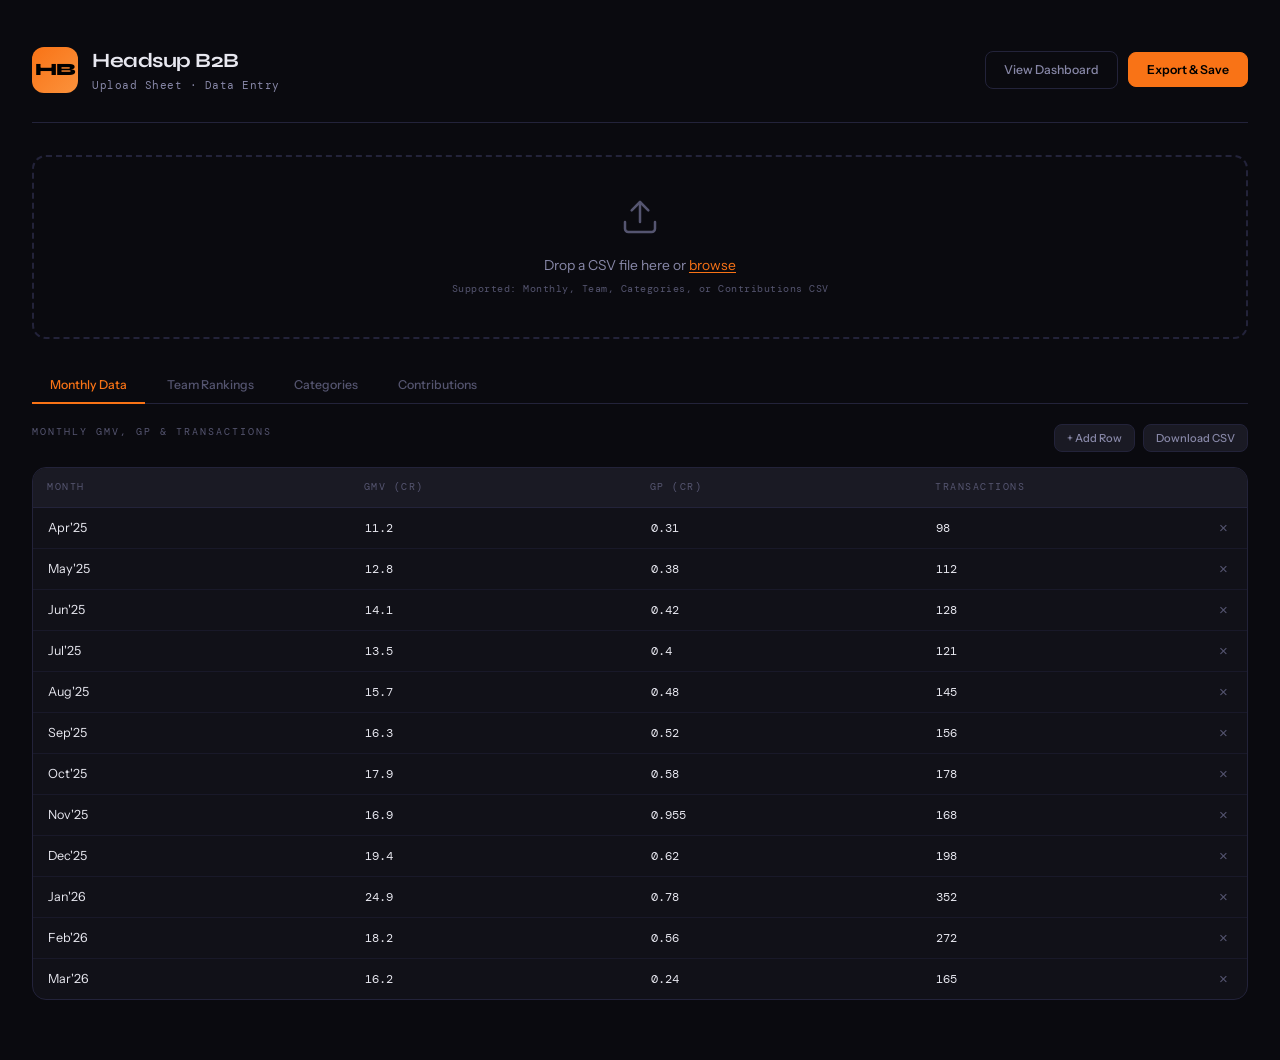
==== upload.html @ 49137f21 "Add upload sheet for data entry and CSV import Editable tables for all four data sections (monthly, " ====
<!DOCTYPE html>
<html lang="en">
<head>
  <meta charset="UTF-8" />
  <meta name="viewport" content="width=device-width, initial-scale=1.0" />
  <title>Headsup B2B — Upload Sheet</title>
  <link rel="preconnect" href="https://fonts.googleapis.com" />
  <link rel="preconnect" href="https://fonts.gstatic.com" crossorigin />
  <link href="https://fonts.googleapis.com/css2?family=Syne:wght@400;600;700;800&family=DM+Mono:wght@300;400;500&family=Instrument+Sans:wght@400;500;600&display=swap" rel="stylesheet" />
  <link rel="stylesheet" href="css/style.css" />
  <link rel="stylesheet" href="css/upload.css" />
</head>
<body>

  <div class="wrapper">

    <!-- HEADER -->
    <header>
      <div class="brand">
        <div class="brand-mark">HB</div>
        <div class="brand-text">
          <div class="brand-name">Headsup B2B</div>
          <div class="brand-sub">Upload Sheet · Data Entry</div>
        </div>
      </div>
      <div class="header-actions">
        <a href="index.html" class="btn btn-ghost">View Dashboard</a>
        <button class="btn btn-primary" id="btnExport">Export &amp; Save</button>
      </div>
    </header>

    <!-- UPLOAD ZONE -->
    <div class="upload-zone" id="uploadZone">
      <div class="upload-icon">
        <svg width="40" height="40" viewBox="0 0 24 24" fill="none" stroke="currentColor" stroke-width="1.5" stroke-linecap="round" stroke-linejoin="round">
          <path d="M21 15v4a2 2 0 0 1-2 2H5a2 2 0 0 1-2-2v-4"/>
          <polyline points="17 8 12 3 7 8"/>
          <line x1="12" y1="3" x2="12" y2="15"/>
        </svg>
      </div>
      <div class="upload-text">Drop a CSV file here or <label for="fileInput" class="upload-link">browse</label></div>
      <div class="upload-hint">Supported: Monthly, Team, Categories, or Contributions CSV</div>
      <input type="file" id="fileInput" accept=".csv" hidden />
    </div>

    <!-- TAB NAV -->
    <div class="tab-nav">
      <button class="tab active" data-tab="monthly">Monthly Data</button>
      <button class="tab" data-tab="team">Team Rankings</button>
      <button class="tab" data-tab="categories">Categories</button>
      <button class="tab" data-tab="contributions">Contributions</button>
    </div>

    <!-- MONTHLY TABLE -->
    <div class="tab-panel active" id="panel-monthly">
      <div class="panel-header">
        <div class="section-label">Monthly GMV, GP &amp; Transactions</div>
        <div class="panel-actions">
          <button class="btn btn-sm" id="addMonthRow">+ Add Row</button>
          <button class="btn btn-sm btn-ghost" id="dlMonthly">Download CSV</button>
        </div>
      </div>
      <div class="table-wrap">
        <table class="upload-table" id="tblMonthly">
          <thead>
            <tr>
              <th>Month</th>
              <th>GMV (Cr)</th>
              <th>GP (Cr)</th>
              <th>Transactions</th>
              <th></th>
            </tr>
          </thead>
          <tbody></tbody>
        </table>
      </div>
    </div>

    <!-- TEAM TABLE -->
    <div class="tab-panel" id="panel-team">
      <div class="panel-header">
        <div class="section-label">Team GP Contribution (Lakhs)</div>
        <div class="panel-actions">
          <button class="btn btn-sm" id="addTeamRow">+ Add Row</button>
          <button class="btn btn-sm btn-ghost" id="dlTeam">Download CSV</button>
        </div>
      </div>
      <div class="table-wrap">
        <table class="upload-table" id="tblTeam">
          <thead>
            <tr>
              <th>Name</th>
              <th>GP (Lakhs)</th>
              <th></th>
            </tr>
          </thead>
          <tbody></tbody>
        </table>
      </div>
    </div>

    <!-- CATEGORIES TABLE -->
    <div class="tab-panel" id="panel-categories">
      <div class="panel-header">
        <div class="section-label">Category Performance</div>
        <div class="panel-actions">
          <button class="btn btn-sm" id="addCatRow">+ Add Row</button>
          <button class="btn btn-sm btn-ghost" id="dlCategories">Download CSV</button>
        </div>
      </div>
      <div class="table-wrap">
        <table class="upload-table" id="tblCategories">
          <thead>
            <tr>
              <th>Category</th>
              <th>GMV (Cr)</th>
              <th>GP (Cr)</th>
              <th>Margin %</th>
              <th></th>
            </tr>
          </thead>
          <tbody></tbody>
        </table>
      </div>
    </div>

    <!-- CONTRIBUTIONS TABLE -->
    <div class="tab-panel" id="panel-contributions">
      <div class="panel-header">
        <div class="section-label">Contribution Breakdown (Lakhs) — Top 5</div>
        <div class="panel-actions">
          <button class="btn btn-sm" id="addContribRow">+ Add Row</button>
          <button class="btn btn-sm btn-ghost" id="dlContributions">Download CSV</button>
        </div>
      </div>
      <div class="table-wrap">
        <table class="upload-table" id="tblContributions">
          <thead>
            <tr>
              <th>Name</th>
              <th>Total</th>
              <th>Sales (30%)</th>
              <th>Procurement (30%)</th>
              <th>Others (30%)</th>
              <th>Sales Ops (10%)</th>
              <th></th>
            </tr>
          </thead>
          <tbody></tbody>
        </table>
      </div>
    </div>

    <!-- STATUS BAR -->
    <div class="status-bar" id="statusBar"></div>

  </div>

  <script src="data/scorecard.js"></script>
  <script src="js/upload.js"></script>
</body>
</html>
---- css/style.css ----
/* ===== TOKENS ===== */
:root {
  --bg: #0a0a0f;
  --surface: #111118;
  --surface2: #1a1a24;
  --border: #23233a;
  --text: #e8e8f0;
  --text-dim: #8888a8;
  --text-muted: #555570;
  --orange: #f97316;
  --orange-glow: rgba(249, 115, 22, 0.15);
  --teal: #14b8a6;
  --teal-glow: rgba(20, 184, 166, 0.12);
  --gold: #eab308;
  --red: #ef4444;
  --purple: #8b5cf6;
  --radius: 14px;
  --radius-sm: 8px;
  --font-display: 'Syne', sans-serif;
  --font-mono: 'DM Mono', monospace;
  --font-body: 'Instrument Sans', sans-serif;
}

/* ===== RESET ===== */
*, *::before, *::after { box-sizing: border-box; margin: 0; padding: 0; }
html { font-size: 15px; -webkit-font-smoothing: antialiased; }
body {
  font-family: var(--font-body);
  background: var(--bg);
  color: var(--text);
  min-height: 100vh;
  line-height: 1.5;
}

/* ===== WRAPPER ===== */
.wrapper {
  max-width: 1400px;
  margin: 0 auto;
  padding: 28px 32px 60px;
}

/* ===== HEADER ===== */
header {
  display: flex;
  align-items: center;
  justify-content: space-between;
  padding: 18px 0 28px;
  border-bottom: 1px solid var(--border);
  margin-bottom: 32px;
}
.brand { display: flex; align-items: center; gap: 14px; }
.brand-mark {
  width: 46px; height: 46px;
  background: linear-gradient(135deg, var(--orange), #fb923c);
  border-radius: 12px;
  display: grid; place-items: center;
  font-family: var(--font-display);
  font-weight: 800; font-size: 1.15rem;
  color: #000;
  letter-spacing: -0.5px;
}
.brand-name {
  font-family: var(--font-display);
  font-weight: 700; font-size: 1.35rem;
  letter-spacing: -0.5px;
}
.brand-sub {
  font-family: var(--font-mono);
  font-size: 0.72rem; color: var(--text-dim);
  letter-spacing: 0.5px; margin-top: 1px;
}
.header-meta { text-align: right; }
.header-fy {
  font-family: var(--font-display);
  font-weight: 700; font-size: 1.5rem;
  color: var(--orange);
}
.header-date {
  font-family: var(--font-mono);
  font-size: 0.68rem; color: var(--text-dim);
  letter-spacing: 1.2px; margin-top: 3px;
}

/* ===== SECTION LABEL ===== */
.section-label {
  font-family: var(--font-mono);
  font-size: 0.68rem;
  text-transform: uppercase;
  letter-spacing: 2px;
  color: var(--text-muted);
  margin-bottom: 14px;
}

/* ===== KPI GRID ===== */
.kpi-grid {
  display: grid;
  grid-template-columns: repeat(5, 1fr);
  gap: 14px;
  margin-bottom: 24px;
}
.kpi-card {
  background: var(--surface);
  border: 1px solid var(--border);
  border-radius: var(--radius);
  padding: 20px 18px;
  transition: border-color 0.2s, box-shadow 0.2s;
}
.kpi-card:hover {
  border-color: rgba(255,255,255,0.08);
  box-shadow: 0 0 20px rgba(0,0,0,0.3);
}
.kpi-card.accent {
  border-color: rgba(249, 115, 22, 0.3);
  background: linear-gradient(165deg, var(--surface) 60%, rgba(249,115,22,0.06));
}
.kpi-label {
  font-family: var(--font-mono);
  font-size: 0.68rem;
  text-transform: uppercase;
  letter-spacing: 1.5px;
  color: var(--text-dim);
  margin-bottom: 8px;
}
.kpi-value {
  font-family: var(--font-display);
  font-weight: 800;
  font-size: 2rem;
  line-height: 1.1;
  letter-spacing: -1px;
}
.kpi-value.orange { color: var(--orange); }
.kpi-value.teal { color: var(--teal); }
.kpi-unit {
  font-size: 0.9rem;
  font-weight: 600;
  margin-left: 3px;
  opacity: 0.7;
}
.kpi-sub {
  font-family: var(--font-mono);
  font-size: 0.7rem;
  color: var(--text-muted);
  margin-top: 6px;
}

/* ===== SUMMARY STRIP ===== */
.summary-strip {
  display: flex;
  gap: 0;
  background: var(--surface);
  border: 1px solid var(--border);
  border-radius: var(--radius);
  padding: 14px 0;
  margin-bottom: 28px;
  overflow-x: auto;
}
.strip-item {
  flex: 1;
  text-align: center;
  border-right: 1px solid var(--border);
  padding: 0 12px;
}
.strip-item:last-child { border-right: none; }
.strip-val {
  font-family: var(--font-display);
  font-weight: 700;
  font-size: 1.05rem;
  color: var(--text);
}
.strip-label {
  font-family: var(--font-mono);
  font-size: 0.62rem;
  color: var(--text-muted);
  letter-spacing: 0.5px;
  margin-top: 2px;
}

/* ===== CARDS ===== */
.card {
  background: var(--surface);
  border: 1px solid var(--border);
  border-radius: var(--radius);
  padding: 22px;
}
.card-title {
  font-family: var(--font-display);
  font-weight: 700;
  font-size: 1rem;
  margin-bottom: 18px;
  display: flex;
  align-items: center;
  gap: 10px;
}
.card-badge {
  font-family: var(--font-mono);
  font-size: 0.6rem;
  background: var(--surface2);
  border: 1px solid var(--border);
  padding: 3px 8px;
  border-radius: 20px;
  color: var(--text-dim);
  letter-spacing: 0.8px;
  text-transform: uppercase;
}
.chart-legend {
  margin-left: auto;
  display: flex; gap: 8px;
}
.legend-pill {
  font-family: var(--font-mono);
  font-size: 0.62rem;
  padding: 3px 10px;
  border-radius: 20px;
  letter-spacing: 0.5px;
}
.orange-pill { background: var(--orange-glow); color: var(--orange); }
.teal-pill { background: var(--teal-glow); color: var(--teal); }

/* ===== MAIN GRID ===== */
.main-grid {
  display: grid;
  grid-template-columns: 1.6fr 1fr;
  gap: 18px;
  margin-bottom: 18px;
}

/* ===== BAR CHART ===== */
.bar-chart {
  display: flex;
  align-items: flex-end;
  gap: 8px;
  height: 260px;
  padding-top: 10px;
}
.bar-group {
  flex: 1;
  display: flex;
  flex-direction: column;
  align-items: center;
  gap: 4px;
  height: 100%;
  justify-content: flex-end;
}
.bar-pair {
  display: flex;
  align-items: flex-end;
  gap: 3px;
  width: 100%;
  justify-content: center;
}
.bar {
  width: 16px;
  border-radius: 4px 4px 0 0;
  transition: height 0.6s cubic-bezier(0.22, 1, 0.36, 1);
  position: relative;
}
.bar.gmv { background: var(--orange); }
.bar.gp { background: var(--teal); }
.bar:hover { opacity: 0.85; }
.bar-label {
  font-family: var(--font-mono);
  font-size: 0.58rem;
  color: var(--text-muted);
  margin-top: 6px;
  letter-spacing: 0.5px;
}
.bar-val {
  font-family: var(--font-mono);
  font-size: 0.55rem;
  color: var(--text-dim);
  margin-bottom: 3px;
  white-space: nowrap;
}

/* ===== TEAM LIST ===== */
.team-list {
  display: flex;
  flex-direction: column;
  gap: 6px;
  max-height: 300px;
  overflow-y: auto;
}
.team-row {
  display: grid;
  grid-template-columns: 26px 1fr auto;
  align-items: center;
  gap: 10px;
  padding: 8px 10px;
  border-radius: var(--radius-sm);
  background: var(--surface2);
  transition: background 0.15s;
}
.team-row:hover { background: rgba(255,255,255,0.03); }
.team-rank {
  font-family: var(--font-mono);
  font-size: 0.72rem;
  color: var(--text-muted);
  text-align: center;
}
.team-rank.gold { color: var(--gold); font-weight: 500; }
.team-name {
  font-weight: 500;
  font-size: 0.88rem;
}
.team-gp {
  font-family: var(--font-mono);
  font-size: 0.78rem;
  color: var(--teal);
  text-align: right;
}

/* ===== BOTTOM GRID ===== */
.bottom-grid {
  display: grid;
  grid-template-columns: 1fr 1fr 1fr;
  gap: 18px;
}

/* ===== CATEGORY TABLE ===== */
.cat-table {
  width: 100%;
  border-collapse: collapse;
}
.cat-table tr { border-bottom: 1px solid var(--border); }
.cat-table tr:last-child { border-bottom: none; }
.cat-table td {
  padding: 9px 6px;
  font-size: 0.82rem;
}
.cat-table td:first-child {
  font-weight: 500;
}
.cat-table td:nth-child(2) {
  font-family: var(--font-mono);
  font-size: 0.76rem;
  color: var(--text-dim);
  text-align: right;
}
.cat-table td:nth-child(3) {
  font-family: var(--font-mono);
  font-size: 0.76rem;
  text-align: right;
  color: var(--teal);
}

/* ===== MARGIN BARS ===== */
.margin-row {
  display: flex;
  align-items: center;
  gap: 10px;
  margin-bottom: 10px;
}
.margin-cat {
  font-size: 0.78rem;
  width: 90px;
  flex-shrink: 0;
  text-align: right;
  color: var(--text-dim);
}
.margin-track {
  flex: 1;
  height: 22px;
  background: var(--surface2);
  border-radius: 4px;
  overflow: hidden;
  position: relative;
}
.margin-fill {
  height: 100%;
  border-radius: 4px;
  background: linear-gradient(90deg, var(--teal), #2dd4bf);
  transition: width 0.6s cubic-bezier(0.22, 1, 0.36, 1);
}
.margin-pct {
  font-family: var(--font-mono);
  font-size: 0.72rem;
  width: 50px;
  color: var(--teal);
}

/* ===== CONTRIBUTION BREAKDOWN ===== */
.contrib-row {
  margin-bottom: 14px;
}
.contrib-name {
  font-size: 0.82rem;
  font-weight: 500;
  margin-bottom: 5px;
  display: flex;
  justify-content: space-between;
}
.contrib-name span {
  font-family: var(--font-mono);
  font-size: 0.72rem;
  color: var(--text-dim);
}
.contrib-bar {
  height: 20px;
  display: flex;
  border-radius: 4px;
  overflow: hidden;
}
.contrib-seg { height: 100%; }
.contrib-legend {
  margin-top: 8px;
}
.contrib-legend-pills {
  display: flex;
  flex-wrap: wrap;
  gap: 14px;
  font-family: var(--font-mono);
  font-size: 0.64rem;
  color: var(--text-dim);
}
.contrib-legend-pills span { display: flex; align-items: center; gap: 5px; }
.dot {
  width: 8px; height: 8px;
  border-radius: 50%;
  display: inline-block;
}

/* ===== SCROLLBAR ===== */
::-webkit-scrollbar { width: 5px; }
::-webkit-scrollbar-track { background: transparent; }
::-webkit-scrollbar-thumb { background: var(--border); border-radius: 10px; }

/* ===== RESPONSIVE ===== */
@media (max-width: 1100px) {
  .kpi-grid { grid-template-columns: repeat(3, 1fr); }
  .main-grid { grid-template-columns: 1fr; }
  .bottom-grid { grid-template-columns: 1fr; }
}
@media (max-width: 700px) {
  .wrapper { padding: 16px; }
  header { flex-direction: column; gap: 14px; text-align: center; }
  .header-meta { text-align: center; }
  .kpi-grid { grid-template-columns: repeat(2, 1fr); }
  .summary-strip { flex-wrap: wrap; }
  .strip-item { flex: none; width: 50%; padding: 8px; border-right: none; }
}
---- css/upload.css ----
/* ===== UPLOAD PAGE STYLES ===== */

/* Header actions */
.header-actions {
  display: flex;
  gap: 10px;
  align-items: center;
}

/* Buttons */
.btn {
  font-family: var(--font-body);
  font-weight: 500;
  font-size: 0.82rem;
  padding: 9px 18px;
  border-radius: var(--radius-sm);
  border: 1px solid var(--border);
  cursor: pointer;
  transition: all 0.15s;
  text-decoration: none;
  display: inline-flex;
  align-items: center;
  gap: 6px;
}
.btn-primary {
  background: var(--orange);
  color: #000;
  border-color: var(--orange);
  font-weight: 600;
}
.btn-primary:hover { opacity: 0.9; }
.btn-ghost {
  background: transparent;
  color: var(--text-dim);
}
.btn-ghost:hover { color: var(--text); border-color: var(--text-muted); }
.btn-sm {
  font-size: 0.74rem;
  padding: 6px 12px;
  background: var(--surface2);
  color: var(--text-dim);
}
.btn-sm:hover { color: var(--text); border-color: var(--text-muted); }

/* Upload zone */
.upload-zone {
  border: 2px dashed var(--border);
  border-radius: var(--radius);
  padding: 40px 20px;
  text-align: center;
  margin-bottom: 28px;
  transition: border-color 0.2s, background 0.2s;
  cursor: pointer;
}
.upload-zone.dragover {
  border-color: var(--orange);
  background: var(--orange-glow);
}
.upload-icon {
  color: var(--text-muted);
  margin-bottom: 12px;
}
.upload-text {
  font-size: 0.92rem;
  color: var(--text-dim);
  margin-bottom: 6px;
}
.upload-link {
  color: var(--orange);
  cursor: pointer;
  text-decoration: underline;
  text-underline-offset: 2px;
}
.upload-hint {
  font-family: var(--font-mono);
  font-size: 0.66rem;
  color: var(--text-muted);
  letter-spacing: 0.5px;
}

/* Tab navigation */
.tab-nav {
  display: flex;
  gap: 4px;
  margin-bottom: 0;
  border-bottom: 1px solid var(--border);
  padding-bottom: 0;
}
.tab {
  font-family: var(--font-body);
  font-weight: 500;
  font-size: 0.82rem;
  padding: 10px 18px;
  border: none;
  background: none;
  color: var(--text-muted);
  cursor: pointer;
  border-bottom: 2px solid transparent;
  transition: all 0.15s;
  margin-bottom: -1px;
}
.tab:hover { color: var(--text-dim); }
.tab.active {
  color: var(--orange);
  border-bottom-color: var(--orange);
}

/* Tab panels */
.tab-panel {
  display: none;
  padding-top: 20px;
}
.tab-panel.active { display: block; }

.panel-header {
  display: flex;
  align-items: center;
  justify-content: space-between;
  margin-bottom: 14px;
}
.panel-actions { display: flex; gap: 8px; }

/* Upload table */
.table-wrap {
  background: var(--surface);
  border: 1px solid var(--border);
  border-radius: var(--radius);
  overflow: hidden;
}
.upload-table {
  width: 100%;
  border-collapse: collapse;
}
.upload-table th {
  font-family: var(--font-mono);
  font-size: 0.66rem;
  text-transform: uppercase;
  letter-spacing: 1.5px;
  color: var(--text-muted);
  padding: 12px 14px;
  text-align: left;
  border-bottom: 1px solid var(--border);
  background: var(--surface2);
  font-weight: 400;
}
.upload-table th:last-child { width: 40px; }
.upload-table td {
  padding: 4px 6px;
  border-bottom: 1px solid rgba(35, 35, 58, 0.5);
}
.upload-table tr:last-child td { border-bottom: none; }
.upload-table tr:hover { background: rgba(255, 255, 255, 0.015); }

/* Editable cells */
.upload-table input {
  font-family: var(--font-body);
  font-size: 0.84rem;
  color: var(--text);
  background: transparent;
  border: 1px solid transparent;
  border-radius: 4px;
  padding: 7px 8px;
  width: 100%;
  transition: border-color 0.15s, background 0.15s;
}
.upload-table input:focus {
  outline: none;
  border-color: var(--orange);
  background: rgba(249, 115, 22, 0.05);
}
.upload-table input[type="number"] {
  font-family: var(--font-mono);
  font-size: 0.8rem;
}
.upload-table input::placeholder {
  color: var(--text-muted);
  opacity: 0.6;
}

/* Delete button */
.btn-delete {
  background: none;
  border: none;
  color: var(--text-muted);
  cursor: pointer;
  padding: 6px;
  border-radius: 4px;
  font-size: 1rem;
  line-height: 1;
  transition: color 0.15s, background 0.15s;
}
.btn-delete:hover {
  color: var(--red);
  background: rgba(239, 68, 68, 0.1);
}

/* Status bar */
.status-bar {
  position: fixed;
  bottom: 20px;
  left: 50%;
  transform: translateX(-50%);
  background: var(--surface);
  border: 1px solid var(--border);
  border-radius: var(--radius);
  padding: 10px 22px;
  font-family: var(--font-mono);
  font-size: 0.74rem;
  color: var(--teal);
  opacity: 0;
  transition: opacity 0.3s, transform 0.3s;
  pointer-events: none;
  z-index: 100;
  box-shadow: 0 8px 30px rgba(0,0,0,0.4);
}
.status-bar.visible {
  opacity: 1;
  transform: translateX(-50%) translateY(0);
}
.status-bar.error { color: var(--red); }

/* Responsive */
@media (max-width: 700px) {
  .header-actions { flex-direction: column; gap: 6px; }
  .tab-nav { overflow-x: auto; }
  .tab { white-space: nowrap; padding: 8px 12px; font-size: 0.76rem; }
  .panel-header { flex-direction: column; align-items: flex-start; gap: 8px; }
  .table-wrap { overflow-x: auto; }
  .upload-table { min-width: 500px; }
}
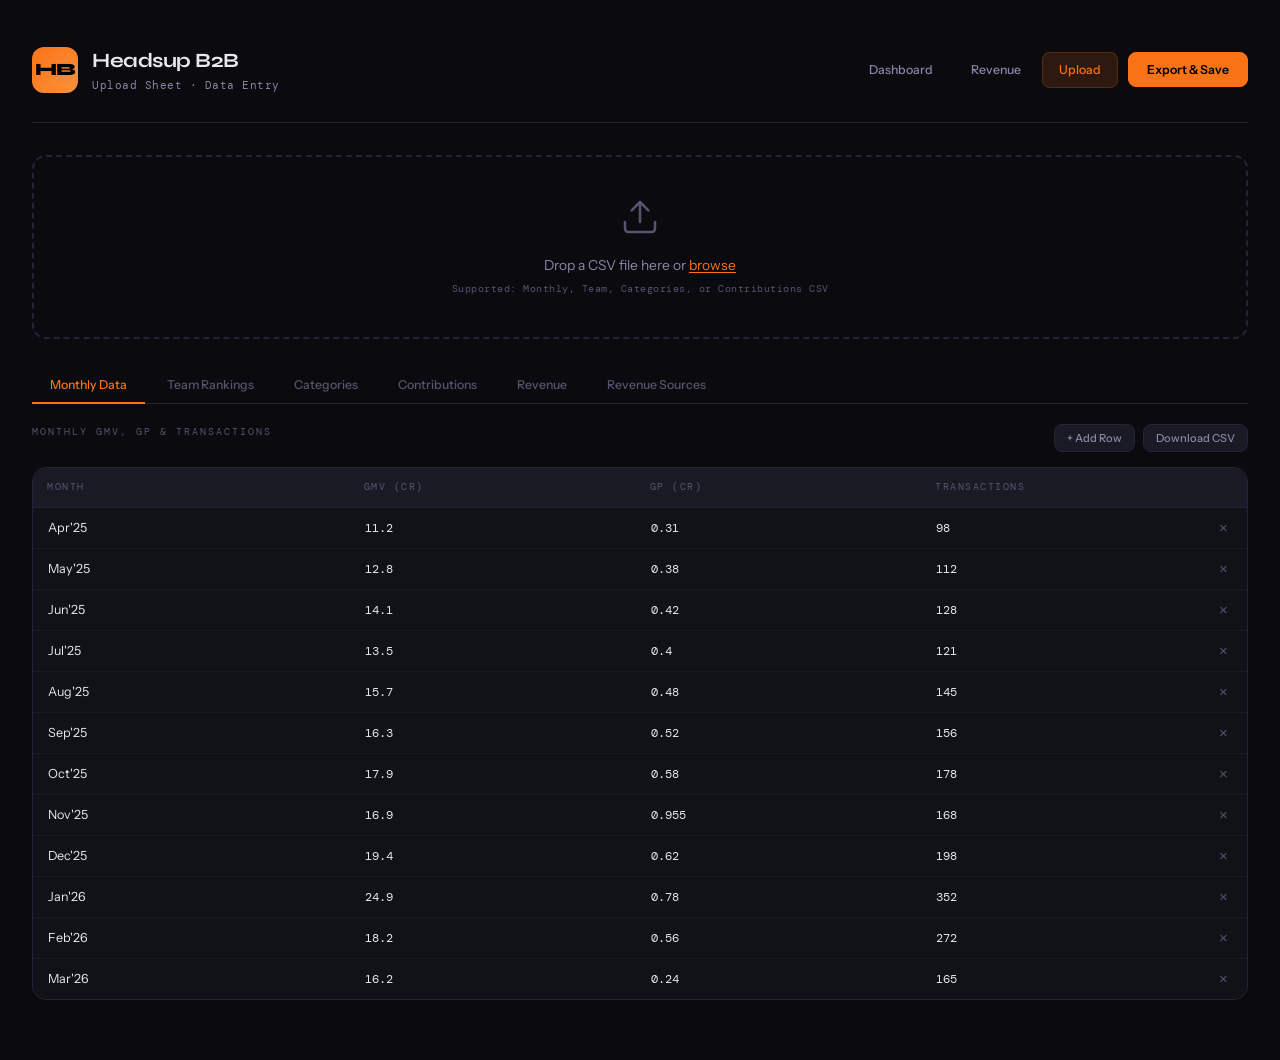
==== commit 094dd567: "Add revenue tracking dashboard with monthly targets, sources, and analytics Introduces a dedicated r" ====
--- a/upload.html
+++ b/upload.html
@@ -8,6 +8,7 @@
   <link rel="preconnect" href="https://fonts.gstatic.com" crossorigin />
   <link href="https://fonts.googleapis.com/css2?family=Syne:wght@400;600;700;800&family=DM+Mono:wght@300;400;500&family=Instrument+Sans:wght@400;500;600&display=swap" rel="stylesheet" />
   <link rel="stylesheet" href="css/style.css" />
+  <link rel="stylesheet" href="css/revenue.css" />
   <link rel="stylesheet" href="css/upload.css" />
 </head>
 <body>
@@ -24,7 +25,11 @@
         </div>
       </div>
       <div class="header-actions">
-        <a href="index.html" class="btn btn-ghost">View Dashboard</a>
+        <div class="header-nav">
+          <a href="index.html" class="nav-link">Dashboard</a>
+          <a href="revenue.html" class="nav-link">Revenue</a>
+          <a href="upload.html" class="nav-link active">Upload</a>
+        </div>
         <button class="btn btn-primary" id="btnExport">Export &amp; Save</button>
       </div>
     </header>
@@ -49,6 +54,8 @@
       <button class="tab" data-tab="team">Team Rankings</button>
       <button class="tab" data-tab="categories">Categories</button>
       <button class="tab" data-tab="contributions">Contributions</button>
+      <button class="tab" data-tab="revenue">Revenue</button>
+      <button class="tab" data-tab="revenueSources">Revenue Sources</button>
     </div>
 
     <!-- MONTHLY TABLE -->
@@ -151,6 +158,55 @@
       </div>
     </div>
 
+    <!-- REVENUE TABLE -->
+    <div class="tab-panel" id="panel-revenue">
+      <div class="panel-header">
+        <div class="section-label">Monthly Revenue — Target, Actual &amp; Collected (Lakhs)</div>
+        <div class="panel-actions">
+          <button class="btn btn-sm" id="addRevenueRow">+ Add Row</button>
+          <button class="btn btn-sm btn-ghost" id="dlRevenue">Download CSV</button>
+        </div>
+      </div>
+      <div class="table-wrap">
+        <table class="upload-table" id="tblRevenue">
+          <thead>
+            <tr>
+              <th>Month</th>
+              <th>Target (L)</th>
+              <th>Actual (L)</th>
+              <th>Collected (L)</th>
+              <th></th>
+            </tr>
+          </thead>
+          <tbody></tbody>
+        </table>
+      </div>
+    </div>
+
+    <!-- REVENUE SOURCES TABLE -->
+    <div class="tab-panel" id="panel-revenueSources">
+      <div class="panel-header">
+        <div class="section-label">Revenue by Source / Channel (Lakhs)</div>
+        <div class="panel-actions">
+          <button class="btn btn-sm" id="addSourceRow">+ Add Row</button>
+          <button class="btn btn-sm btn-ghost" id="dlSources">Download CSV</button>
+        </div>
+      </div>
+      <div class="table-wrap">
+        <table class="upload-table" id="tblSources">
+          <thead>
+            <tr>
+              <th>Source</th>
+              <th>Amount (L)</th>
+              <th>Percentage %</th>
+              <th></th>
+            </tr>
+          </thead>
+          <tbody></tbody>
+        </table>
+      </div>
+    </div>
+
     <!-- STATUS BAR -->
     <div class="status-bar" id="statusBar"></div>
 
--- a/css/revenue.css
+++ b/css/revenue.css
@@ -0,0 +1,332 @@
+/* ===== REVENUE PAGE STYLES ===== */
+
+/* Navigation */
+.header-nav {
+  display: flex;
+  gap: 4px;
+  align-items: center;
+}
+.nav-link {
+  font-family: var(--font-body);
+  font-weight: 500;
+  font-size: 0.82rem;
+  padding: 8px 16px;
+  border-radius: var(--radius-sm);
+  border: 1px solid transparent;
+  color: var(--text-dim);
+  text-decoration: none;
+  transition: all 0.15s;
+}
+.nav-link:hover {
+  color: var(--text);
+  border-color: var(--border);
+}
+.nav-link.active {
+  color: var(--orange);
+  background: var(--orange-glow);
+  border-color: rgba(249, 115, 22, 0.2);
+}
+
+/* 4-column KPI grid */
+.kpi-grid-4 {
+  grid-template-columns: repeat(4, 1fr);
+}
+
+/* Revenue bar chart */
+.rev-chart {
+  display: flex;
+  align-items: flex-end;
+  gap: 6px;
+  height: 270px;
+  padding-top: 10px;
+}
+.rev-bar-group {
+  flex: 1;
+  display: flex;
+  flex-direction: column;
+  align-items: center;
+  gap: 3px;
+  height: 100%;
+  justify-content: flex-end;
+}
+.rev-bar-trio {
+  display: flex;
+  align-items: flex-end;
+  gap: 2px;
+  width: 100%;
+  justify-content: center;
+}
+.bar.rev-target {
+  background: var(--orange);
+  opacity: 0.4;
+  width: 12px;
+}
+.bar.rev-actual {
+  background: var(--teal);
+  width: 12px;
+}
+.bar.rev-collected {
+  background: var(--purple);
+  width: 12px;
+}
+.rev-variance {
+  font-family: var(--font-mono);
+  font-size: 0.54rem;
+  letter-spacing: 0.3px;
+  white-space: nowrap;
+}
+.rev-variance.positive { color: var(--teal); }
+.rev-variance.negative { color: var(--red); }
+.positive { color: var(--teal); }
+.negative { color: var(--red); }
+
+/* Purple legend pill */
+.purple-pill {
+  background: rgba(139, 92, 246, 0.15);
+  color: var(--purple);
+}
+
+/* Quarterly bars */
+.q-row {
+  display: grid;
+  grid-template-columns: 80px 1fr 60px;
+  align-items: center;
+  gap: 12px;
+  margin-bottom: 16px;
+}
+.q-label {
+  font-family: var(--font-mono);
+  font-size: 0.72rem;
+  color: var(--text-dim);
+}
+.q-track {
+  height: 28px;
+  background: var(--surface2);
+  border-radius: 6px;
+  overflow: hidden;
+  position: relative;
+}
+.q-fill {
+  height: 100%;
+  border-radius: 6px;
+  background: linear-gradient(90deg, var(--teal), #2dd4bf);
+  transition: width 0.8s cubic-bezier(0.22, 1, 0.36, 1);
+  max-width: 100%;
+}
+.q-fill.exceeded {
+  background: linear-gradient(90deg, var(--teal), var(--gold));
+}
+.q-target-line {
+  position: absolute;
+  right: 0;
+  top: 0;
+  bottom: 0;
+  width: 2px;
+  background: var(--orange);
+  opacity: 0.6;
+  /* Position at 100% / max-scaled value to represent 100% target */
+  left: calc(100% / 1.1);
+}
+.q-val {
+  font-family: var(--font-mono);
+  font-size: 0.78rem;
+  text-align: right;
+  color: var(--text);
+}
+.q-val strong { font-weight: 500; }
+.q-detail {
+  grid-column: 2 / -1;
+  font-family: var(--font-mono);
+  font-size: 0.64rem;
+  color: var(--text-muted);
+  margin-top: -10px;
+  margin-bottom: 4px;
+}
+
+/* Quarterly summary */
+.quarterly-summary {
+  margin-top: 12px;
+  padding-top: 14px;
+  border-top: 1px solid var(--border);
+}
+.q-summary-row {
+  display: flex;
+  justify-content: space-between;
+  font-family: var(--font-mono);
+  font-size: 0.76rem;
+  color: var(--text-dim);
+}
+.q-summary-row .positive { font-weight: 500; }
+.q-summary-row .negative { font-weight: 500; }
+
+/* Revenue source bars */
+.source-row {
+  display: grid;
+  grid-template-columns: 120px 1fr auto;
+  align-items: center;
+  gap: 12px;
+  margin-bottom: 12px;
+}
+.source-name {
+  font-size: 0.8rem;
+  color: var(--text-dim);
+  text-align: right;
+}
+.source-track {
+  height: 24px;
+  background: var(--surface2);
+  border-radius: 4px;
+  overflow: hidden;
+}
+.source-fill {
+  height: 100%;
+  border-radius: 4px;
+  transition: width 0.6s cubic-bezier(0.22, 1, 0.36, 1);
+}
+.source-val {
+  font-family: var(--font-mono);
+  font-size: 0.74rem;
+  color: var(--text);
+  white-space: nowrap;
+  min-width: 100px;
+  text-align: right;
+}
+.source-val span {
+  color: var(--text-muted);
+  margin-left: 4px;
+}
+
+/* 2-column bottom grid */
+.bottom-grid-2 {
+  grid-template-columns: 1fr 1fr;
+}
+
+/* Cumulative chart */
+.cumulative-chart {
+  display: flex;
+  align-items: flex-end;
+  gap: 6px;
+  height: 200px;
+  padding-top: 10px;
+}
+.cum-col {
+  flex: 1;
+  display: flex;
+  flex-direction: column;
+  align-items: center;
+  height: 100%;
+  justify-content: flex-end;
+  gap: 4px;
+}
+.cum-bars {
+  display: flex;
+  align-items: flex-end;
+  gap: 3px;
+  width: 100%;
+  justify-content: center;
+}
+.cum-bar {
+  width: 14px;
+  border-radius: 3px 3px 0 0;
+  transition: height 0.7s cubic-bezier(0.22, 1, 0.36, 1);
+}
+.cum-bar.cum-target {
+  background: var(--orange);
+  opacity: 0.35;
+}
+.cum-bar.cum-actual {
+  background: var(--teal);
+}
+.cumulative-legend-pills {
+  display: flex;
+  flex-wrap: wrap;
+  gap: 14px;
+  font-family: var(--font-mono);
+  font-size: 0.64rem;
+  color: var(--text-dim);
+}
+.cumulative-legend-pills span { display: flex; align-items: center; gap: 5px; }
+
+/* Revenue detail table */
+.rev-table {
+  width: 100%;
+  border-collapse: collapse;
+}
+.rev-table th {
+  font-family: var(--font-mono);
+  font-size: 0.66rem;
+  text-transform: uppercase;
+  letter-spacing: 1.5px;
+  color: var(--text-muted);
+  padding: 12px 14px;
+  text-align: left;
+  border-bottom: 1px solid var(--border);
+  font-weight: 400;
+}
+.rev-table th:nth-child(n+2) { text-align: right; }
+.rev-table td {
+  padding: 10px 14px;
+  font-size: 0.82rem;
+  border-bottom: 1px solid rgba(35, 35, 58, 0.5);
+}
+.rev-table td:first-child {
+  font-weight: 500;
+}
+.rev-table td:nth-child(n+2) {
+  font-family: var(--font-mono);
+  font-size: 0.76rem;
+  text-align: right;
+}
+.rev-table tr:last-child td { border-bottom: none; }
+.rev-table tr:hover { background: rgba(255, 255, 255, 0.015); }
+.rev-table tfoot td {
+  border-top: 1px solid var(--border);
+  border-bottom: none;
+  padding-top: 14px;
+}
+.rev-table tfoot tr:hover { background: transparent; }
+
+/* Achievement mini bar in table */
+.achievement-cell {
+  display: flex;
+  align-items: center;
+  gap: 8px;
+  justify-content: flex-end;
+}
+.achievement-bar-track {
+  width: 60px;
+  height: 6px;
+  background: var(--surface2);
+  border-radius: 3px;
+  overflow: hidden;
+}
+.achievement-bar-fill {
+  height: 100%;
+  border-radius: 3px;
+  background: var(--teal);
+}
+.achievement-bar-fill.exceeded {
+  background: linear-gradient(90deg, var(--teal), var(--gold));
+}
+.achievement-cell span {
+  min-width: 42px;
+  text-align: right;
+}
+
+/* ===== RESPONSIVE ===== */
+@media (max-width: 1100px) {
+  .kpi-grid-4 { grid-template-columns: repeat(2, 1fr); }
+  .main-grid { grid-template-columns: 1fr; }
+  .bottom-grid-2 { grid-template-columns: 1fr; }
+}
+@media (max-width: 700px) {
+  .header-nav { gap: 2px; }
+  .nav-link { font-size: 0.74rem; padding: 6px 10px; }
+  .kpi-grid-4 { grid-template-columns: 1fr 1fr; }
+  .rev-chart { height: 200px; gap: 3px; }
+  .bar.rev-target, .bar.rev-actual, .bar.rev-collected { width: 8px; }
+  .source-row { grid-template-columns: 90px 1fr auto; }
+  .rev-table { font-size: 0.72rem; }
+  .rev-table th, .rev-table td { padding: 8px 8px; }
+  .q-row { grid-template-columns: 60px 1fr 50px; gap: 8px; }
+}
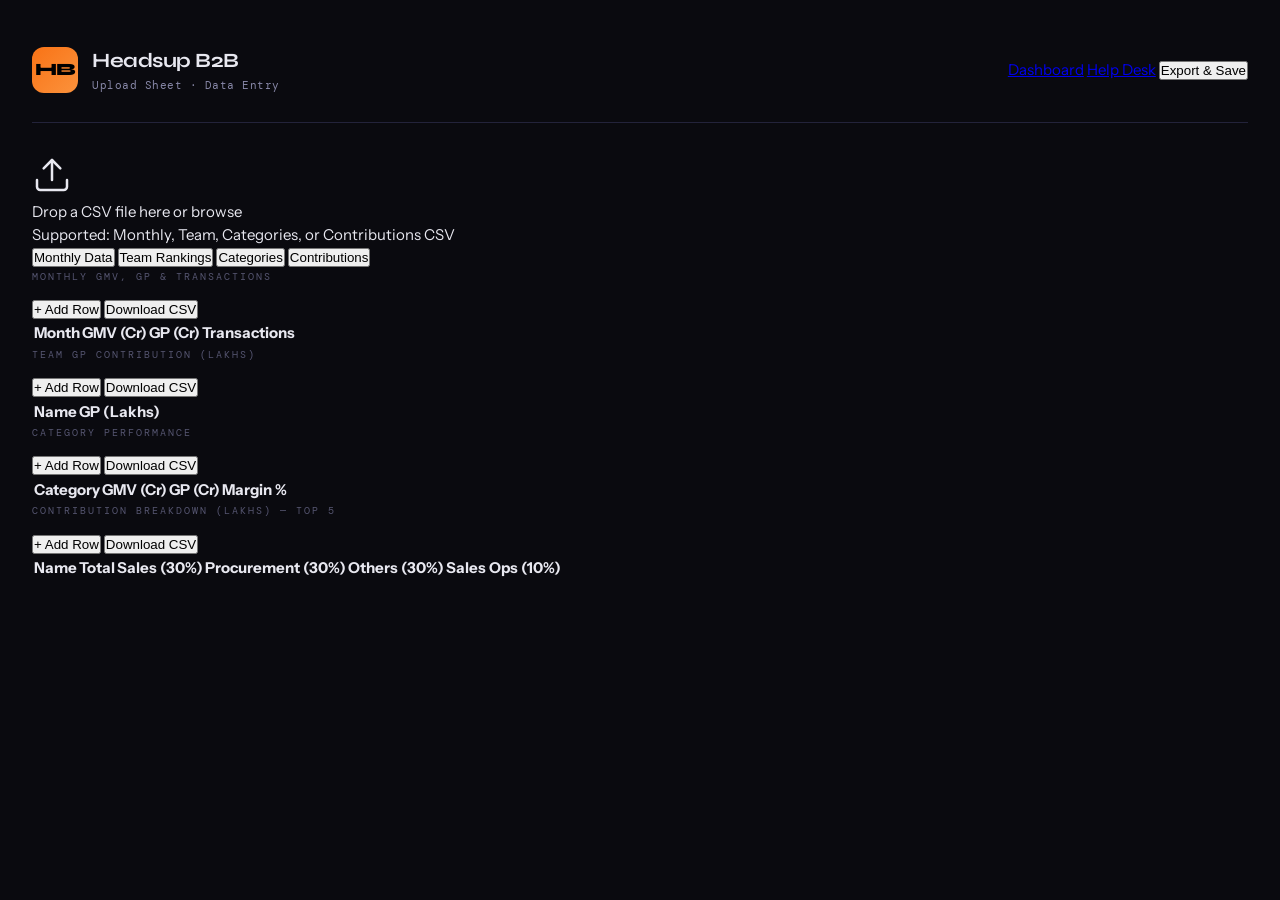
==== commit 79c1712b: "Add employee ticketing / help desk system Build a complete internal ticketing system for Headsup B2B" ====
--- a/upload.html
+++ b/upload.html
@@ -8,7 +8,6 @@
   <link rel="preconnect" href="https://fonts.gstatic.com" crossorigin />
   <link href="https://fonts.googleapis.com/css2?family=Syne:wght@400;600;700;800&family=DM+Mono:wght@300;400;500&family=Instrument+Sans:wght@400;500;600&display=swap" rel="stylesheet" />
   <link rel="stylesheet" href="css/style.css" />
-  <link rel="stylesheet" href="css/revenue.css" />
   <link rel="stylesheet" href="css/upload.css" />
 </head>
 <body>
@@ -25,11 +24,8 @@
         </div>
       </div>
       <div class="header-actions">
-        <div class="header-nav">
-          <a href="index.html" class="nav-link">Dashboard</a>
-          <a href="revenue.html" class="nav-link">Revenue</a>
-          <a href="upload.html" class="nav-link active">Upload</a>
-        </div>
+        <a href="index.html" class="btn btn-ghost">Dashboard</a>
+        <a href="tickets.html" class="btn btn-ghost">Help Desk</a>
         <button class="btn btn-primary" id="btnExport">Export &amp; Save</button>
       </div>
     </header>
@@ -54,8 +50,6 @@
       <button class="tab" data-tab="team">Team Rankings</button>
       <button class="tab" data-tab="categories">Categories</button>
       <button class="tab" data-tab="contributions">Contributions</button>
-      <button class="tab" data-tab="revenue">Revenue</button>
-      <button class="tab" data-tab="revenueSources">Revenue Sources</button>
     </div>
 
     <!-- MONTHLY TABLE -->
@@ -158,55 +152,6 @@
       </div>
     </div>
 
-    <!-- REVENUE TABLE -->
-    <div class="tab-panel" id="panel-revenue">
-      <div class="panel-header">
-        <div class="section-label">Monthly Revenue — Target, Actual &amp; Collected (Lakhs)</div>
-        <div class="panel-actions">
-          <button class="btn btn-sm" id="addRevenueRow">+ Add Row</button>
-          <button class="btn btn-sm btn-ghost" id="dlRevenue">Download CSV</button>
-        </div>
-      </div>
-      <div class="table-wrap">
-        <table class="upload-table" id="tblRevenue">
-          <thead>
-            <tr>
-              <th>Month</th>
-              <th>Target (L)</th>
-              <th>Actual (L)</th>
-              <th>Collected (L)</th>
-              <th></th>
-            </tr>
-          </thead>
-          <tbody></tbody>
-        </table>
-      </div>
-    </div>
-
-    <!-- REVENUE SOURCES TABLE -->
-    <div class="tab-panel" id="panel-revenueSources">
-      <div class="panel-header">
-        <div class="section-label">Revenue by Source / Channel (Lakhs)</div>
-        <div class="panel-actions">
-          <button class="btn btn-sm" id="addSourceRow">+ Add Row</button>
-          <button class="btn btn-sm btn-ghost" id="dlSources">Download CSV</button>
-        </div>
-      </div>
-      <div class="table-wrap">
-        <table class="upload-table" id="tblSources">
-          <thead>
-            <tr>
-              <th>Source</th>
-              <th>Amount (L)</th>
-              <th>Percentage %</th>
-              <th></th>
-            </tr>
-          </thead>
-          <tbody></tbody>
-        </table>
-      </div>
-    </div>
-
     <!-- STATUS BAR -->
     <div class="status-bar" id="statusBar"></div>
 
--- a/css/style.css
+++ b/css/style.css
@@ -70,6 +70,27 @@
   letter-spacing: 0.5px; margin-top: 1px;
 }
 .header-meta { text-align: right; }
+.topnav {
+  display: inline-flex;
+  gap: 4px;
+  background: var(--surface);
+  border: 1px solid var(--border);
+  border-radius: 30px;
+  padding: 4px;
+  margin-bottom: 10px;
+}
+.topnav a {
+  font-family: var(--font-mono);
+  font-size: 0.68rem;
+  letter-spacing: 0.5px;
+  padding: 6px 14px;
+  border-radius: 22px;
+  color: var(--text-dim);
+  text-decoration: none;
+  transition: background 0.15s, color 0.15s;
+}
+.topnav a:hover { color: var(--text); }
+.topnav a.active { background: var(--surface2); color: var(--orange); }
 .header-fy {
   font-family: var(--font-display);
   font-weight: 700; font-size: 1.5rem;
